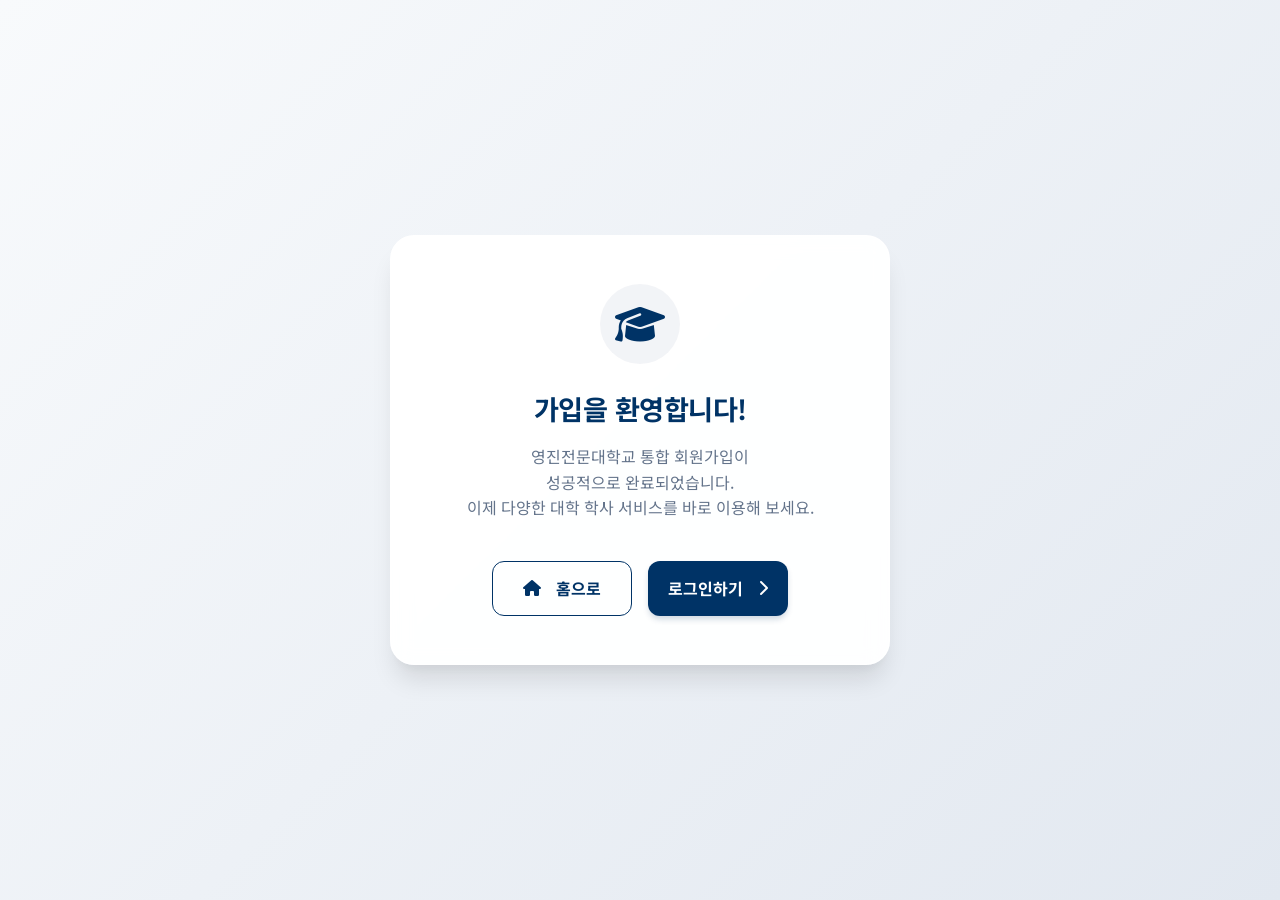
==== welcome.html @ 38491b53 "feat: 영진전문대학교 회원가입 페이지 구현 및 DB 설계" ====
<!DOCTYPE html>
<html lang="ko">
<head>
    <meta charset="UTF-8">
    <meta name="viewport" content="width=device-width, initial-scale=1.0">
    <title>영진전문대학교 - 가입 완료</title>
    <!-- Font Awesome Icons -->
    <link rel="stylesheet" href="https://cdnjs.cloudflare.com/ajax/libs/font-awesome/6.4.0/css/all.min.css">
    <!-- Main Style Sheet -->
    <link rel="stylesheet" href="style.css">
    <style>
        .welcome-card {
            text-align: center;
            padding: 3rem 2.5rem;
        }
        .welcome-icon-box {
            width: 80px;
            height: 80px;
            background-color: rgba(0, 51, 102, 0.05);
            color: var(--yju-primary);
            border-radius: 50%;
            display: flex;
            justify-content: center;
            align-items: center;
            font-size: 2.5rem;
            margin: 0 auto 1.5rem;
            animation: pulse-yju 2s infinite ease-in-out;
        }
        .welcome-title {
            font-size: 1.7rem;
            font-weight: 700;
            color: var(--yju-primary);
            margin-bottom: 1rem;
            letter-spacing: -0.5px;
        }
        .welcome-text {
            color: var(--text-muted);
            line-height: 1.6;
            margin-bottom: 2.5rem;
            font-size: 1rem;
        }
        .welcome-text span {
            color: var(--yju-secondary);
            font-weight: 600;
        }
        .btn-group {
            display: flex;
            gap: 1rem;
            justify-content: center;
        }
        .btn-secondary {
            background-color: transparent;
            border: 1.5px solid var(--yju-primary);
            color: var(--yju-primary);
            box-shadow: none;
            text-decoration: none;
        }
        .btn-secondary:hover {
            background-color: rgba(0, 51, 102, 0.05);
            box-shadow: none;
            color: var(--yju-primary-hover);
            border-color: var(--yju-primary-hover);
        }
        .btn-primary {
            text-decoration: none;
        }
        
        @keyframes pulse-yju {
            0% {
                transform: scale(1);
                box-shadow: 0 0 0 0 rgba(0, 51, 102, 0.2);
            }
            70% {
                transform: scale(1.05);
                box-shadow: 0 0 0 12px rgba(0, 51, 102, 0);
            }
            100% {
                transform: scale(1);
                box-shadow: 0 0 0 0 rgba(0, 51, 102, 0);
            }
        }
        
        @media (max-width: 480px) {
            .welcome-card {
                padding: 2rem 1.5rem;
            }
            .welcome-title {
                font-size: 1.4rem;
            }
            .btn-group {
                flex-direction: column;
                gap: 0.75rem;
            }
            .btn-group .submit-btn {
                width: 100% !important;
            }
        }
    </style>
</head>
<body>
    <div class="container">
        <main class="card welcome-card">
            <div class="welcome-icon-box">
                <i class="fa-solid fa-graduation-cap"></i>
            </div>
            <h1 class="welcome-title">가입을 환영합니다!</h1>
            <p class="welcome-text">
                영진전문대학교 통합 회원가입이<br>
                성공적으로 완료되었습니다.<br>
                이제 다양한 대학 학사 서비스를 바로 이용해 보세요.
            </p>
            <div class="btn-group">
                <a href="#" class="submit-btn btn-secondary" style="margin-top:0; width: 140px;">
                    <i class="fa-solid fa-house" style="position:static; margin-right: 0.4rem; color:inherit;"></i>홈으로
                </a>
                <a href="#" class="submit-btn btn-primary" style="margin-top:0; width: 140px;">
                    로그인하기<i class="fa-solid fa-chevron-right" style="position:static; margin-left: 0.4rem; color:inherit;"></i>
                </a>
            </div>
        </main>
    </div>
</body>
</html>
---- style.css ----
/* Google Fonts - Noto Sans KR & Inter */
@import url('https://fonts.googleapis.com/css2?family=Inter:wght@300;400;500;600;700&family=Noto+Sans+KR:wght@300;400;500;700&display=swap');

:root {
    /* 영진전문대학교 브랜드 컬러 시스템 */
    --yju-primary: #003366;       /* 신뢰감을 주는 딥 네이비 */
    --yju-primary-hover: #002244; /* 짙은 네이비 (호버용) */
    --yju-secondary: #0080ff;     /* 밝고 경쾌한 블루 (포인트) */
    --yju-accent: #ff4d4d;        /* 경고/에러용 레드 */
    --yju-success: #2ecc71;       /* 성공 표시용 그린 */
    
    /* 뉴트럴 톤 */
    --bg-gradient-start: #f8fafc;
    --bg-gradient-end: #e2e8f0;
    --card-bg: rgba(255, 255, 255, 0.95);
    --text-main: #1e293b;
    --text-muted: #64748b;
    --border-color: #cbd5e1;
    --border-focus: #3b82f6;
    
    /* 그림자 및 효과 */
    --card-shadow: 0 20px 25px -5px rgba(0, 0, 0, 0.1), 0 10px 10px -5px rgba(0, 0, 0, 0.04);
    --input-shadow: 0 1px 2px 0 rgba(0, 0, 0, 0.05);
    --transition-smooth: all 0.3s cubic-bezier(0.4, 0, 0.2, 1);
}

* {
    margin: 0;
    padding: 0;
    box-sizing: border-box;
}

body {
    font-family: 'Noto Sans KR', 'Inter', sans-serif;
    background: linear-gradient(135deg, var(--bg-gradient-start) 0%, var(--bg-gradient-end) 100%);
    min-height: 100vh;
    display: flex;
    justify-content: center;
    align-items: center;
    padding: 2rem 1rem;
    color: var(--text-main);
}

.container {
    width: 100%;
    max-width: 500px;
    perspective: 1000px;
}

.card {
    background: var(--card-bg);
    border-radius: 1.5rem;
    padding: 2.5rem;
    box-shadow: var(--card-shadow);
    backdrop-filter: blur(10px);
    border: 1px solid rgba(255, 255, 255, 0.7);
    transform: translateY(0);
    transition: var(--transition-smooth);
}

.card:hover {
    transform: translateY(-4px);
    box-shadow: 0 25px 30px -5px rgba(0, 0, 0, 0.12), 0 15px 15px -5px rgba(0, 0, 0, 0.06);
}

/* 헤더 영역 */
.header {
    text-align: center;
    margin-bottom: 2rem;
}

.logo-area {
    display: flex;
    justify-content: center;
    align-items: center;
    gap: 0.5rem;
    margin-bottom: 0.8rem;
}

.logo-icon {
    font-size: 2rem;
    color: var(--yju-primary);
}

.logo-text {
    font-size: 1.5rem;
    font-weight: 700;
    color: var(--yju-primary);
    letter-spacing: -0.5px;
}

.logo-text span {
    color: var(--yju-secondary);
}

.title {
    font-size: 1.25rem;
    font-weight: 500;
    color: var(--text-muted);
}

/* 폼 디자인 */
.form-group {
    margin-bottom: 1.25rem;
    position: relative;
}

.form-label {
    display: block;
    margin-bottom: 0.4rem;
    font-size: 0.9rem;
    font-weight: 600;
    color: var(--text-main);
    transition: var(--transition-smooth);
}

.input-wrapper {
    position: relative;
    display: flex;
    align-items: center;
}

.input-wrapper i {
    position: absolute;
    left: 1rem;
    color: var(--text-muted);
    font-size: 1.1rem;
    transition: var(--transition-smooth);
}

.form-input {
    width: 100%;
    padding: 0.75rem 1rem 0.75rem 2.7rem;
    border: 1.5px solid var(--border-color);
    border-radius: 0.75rem;
    font-size: 0.95rem;
    font-family: inherit;
    color: var(--text-main);
    background-color: #fff;
    box-shadow: var(--input-shadow);
    outline: none;
    transition: var(--transition-smooth);
}

/* 포커스 효과 */
.form-input:focus {
    border-color: var(--border-focus);
    box-shadow: 0 0 0 4px rgba(59, 130, 246, 0.15);
}

.form-input:focus + i {
    color: var(--yju-secondary);
}

/* 유효성 메시지 */
.validation-message {
    font-size: 0.8rem;
    margin-top: 0.35rem;
    min-height: 1.2rem;
    display: flex;
    align-items: center;
    gap: 0.25rem;
    opacity: 0;
    transform: translateY(-5px);
    transition: var(--transition-smooth);
}

.validation-message.error {
    color: var(--yju-accent);
    opacity: 1;
    transform: translateY(0);
}

.validation-message.success {
    color: var(--yju-success);
    opacity: 1;
    transform: translateY(0);
}

/* 버튼 디자인 */
.submit-btn {
    width: 100%;
    padding: 0.9rem;
    background-color: var(--yju-primary);
    color: #fff;
    border: none;
    border-radius: 0.75rem;
    font-size: 1rem;
    font-weight: 700;
    cursor: pointer;
    box-shadow: 0 4px 6px -1px rgba(0, 51, 102, 0.2);
    transition: var(--transition-smooth);
    display: flex;
    justify-content: center;
    align-items: center;
    gap: 0.5rem;
    margin-top: 1.5rem;
}

.submit-btn:hover {
    background-color: var(--yju-primary-hover);
    box-shadow: 0 10px 15px -3px rgba(0, 51, 102, 0.3);
    transform: translateY(-1px);
}

.submit-btn:active {
    transform: translateY(1px);
}

/* 푸터 및 링크 */
.footer-text {
    text-align: center;
    margin-top: 1.5rem;
    font-size: 0.85rem;
    color: var(--text-muted);
}

.footer-text a {
    color: var(--yju-secondary);
    text-decoration: none;
    font-weight: 600;
    transition: var(--transition-smooth);
}

.footer-text a:hover {
    text-decoration: underline;
}

/* 성공 모달창 */
.modal-overlay {
    position: fixed;
    top: 0;
    left: 0;
    right: 0;
    bottom: 0;
    background-color: rgba(15, 23, 42, 0.6);
    backdrop-filter: blur(4px);
    display: flex;
    justify-content: center;
    align-items: center;
    z-index: 1000;
    opacity: 0;
    pointer-events: none;
    transition: var(--transition-smooth);
}

.modal-overlay.active {
    opacity: 1;
    pointer-events: auto;
}

.modal {
    background: #fff;
    border-radius: 1.5rem;
    width: 90%;
    max-width: 400px;
    padding: 2.5rem;
    text-align: center;
    box-shadow: 0 25px 50px -12px rgba(0, 0, 0, 0.25);
    transform: scale(0.9) translateY(20px);
    transition: var(--transition-smooth);
}

.modal-overlay.active .modal {
    transform: scale(1) translateY(0);
}

.modal-icon {
    width: 60px;
    height: 60px;
    background-color: rgba(46, 204, 113, 0.1);
    color: var(--yju-success);
    border-radius: 50%;
    display: flex;
    justify-content: center;
    align-items: center;
    font-size: 2rem;
    margin: 0 auto 1.5rem;
}

.modal-title {
    font-size: 1.4rem;
    font-weight: 700;
    margin-bottom: 0.75rem;
    color: var(--text-main);
}

.modal-desc {
    font-size: 0.95rem;
    color: var(--text-muted);
    line-height: 1.5;
    margin-bottom: 1.5rem;
}

.modal-btn {
    padding: 0.75rem 2rem;
    background-color: var(--yju-primary);
    color: #fff;
    border: none;
    border-radius: 0.5rem;
    font-size: 0.95rem;
    font-weight: 600;
    cursor: pointer;
    transition: var(--transition-smooth);
}

.modal-btn:hover {
    background-color: var(--yju-primary-hover);
}

/* 반응형 모바일 최적화 */
@media (max-width: 480px) {
    .card {
        padding: 1.5rem;
    }
    
    .logo-text {
        font-size: 1.3rem;
    }
    
    .title {
        font-size: 1.1rem;
    }
}
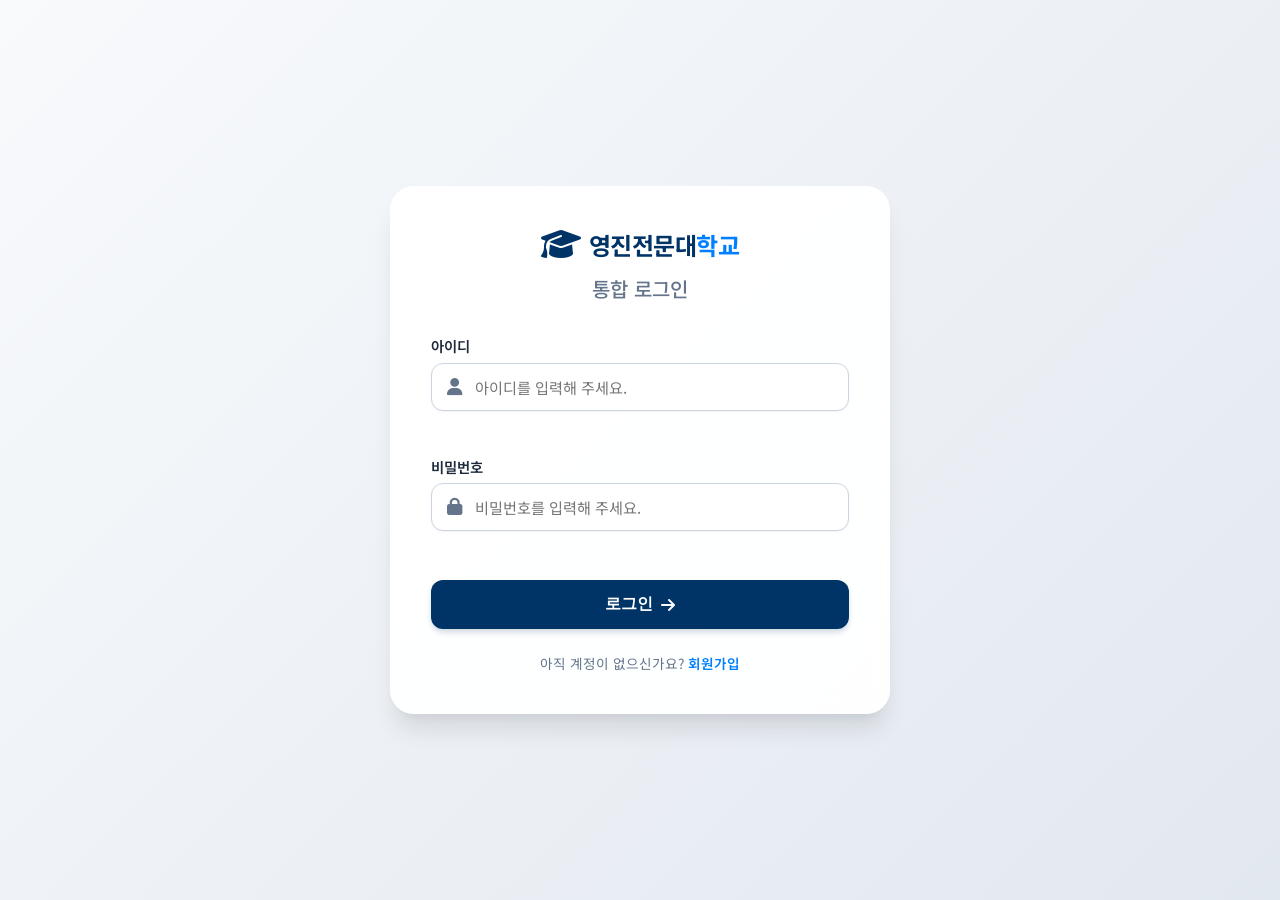
==== commit 0381847e: "feat: Implement Supabase database integration for signup and login, and upgrade welcome dashboard" ====
--- a/welcome.html
+++ b/welcome.html
@@ -3,121 +3,567 @@
 <head>
     <meta charset="UTF-8">
     <meta name="viewport" content="width=device-width, initial-scale=1.0">
-    <title>영진전문대학교 - 가입 완료</title>
+    <title>영진전문대학교 - 종합 정보 포털</title>
     <!-- Font Awesome Icons -->
     <link rel="stylesheet" href="https://cdnjs.cloudflare.com/ajax/libs/font-awesome/6.4.0/css/all.min.css">
-    <!-- Main Style Sheet -->
+    <!-- Main Style Sheet (reusing base style tokens) -->
     <link rel="stylesheet" href="style.css">
+    
+    <!-- 비인가 접근 제어 스크립트 (가장 먼저 실행) -->
+    <script>
+        (function() {
+            const loggedInUser = sessionStorage.getItem('loggedInUser');
+            if (!loggedInUser) {
+                alert('로그인이 필요한 페이지입니다. 로그인 화면으로 이동합니다.');
+                window.location.href = 'login.html';
+            }
+        })();
+    </script>
+
     <style>
-        .welcome-card {
+        /* 포털 맞춤형 추가/수정 스타일 */
+        body {
+            display: block; /* 기본 flex 센터 지우기 */
+            padding: 0;
+            margin: 0;
+            background: linear-gradient(135deg, #f1f5f9 0%, #cbd5e1 100%);
+            min-height: 100vh;
+        }
+
+        /* 헤더 스타일 */
+        .portal-header {
+            background-color: var(--yju-primary);
+            color: #fff;
+            padding: 1rem 2rem;
+            display: flex;
+            justify-content: space-between;
+            align-items: center;
+            box-shadow: 0 4px 6px -1px rgba(0, 0, 0, 0.1);
+            position: sticky;
+            top: 0;
+            z-index: 100;
+        }
+
+        .portal-logo {
+            display: flex;
+            align-items: center;
+            gap: 0.6rem;
+            color: #fff;
+            text-decoration: none;
+        }
+
+        .portal-logo i {
+            font-size: 1.8rem;
+            color: var(--yju-secondary);
+        }
+
+        .portal-logo h1 {
+            font-size: 1.3rem;
+            font-weight: 700;
+            letter-spacing: -0.5px;
+        }
+
+        .portal-logo span {
+            color: var(--yju-secondary);
+        }
+
+        .user-nav {
+            display: flex;
+            align-items: center;
+            gap: 1.25rem;
+        }
+
+        .user-info {
+            font-size: 0.95rem;
+            font-weight: 500;
+            display: flex;
+            align-items: center;
+            gap: 0.5rem;
+        }
+
+        .user-info i {
+            color: var(--yju-secondary);
+        }
+
+        .user-info strong {
+            color: #60a5fa;
+            font-weight: 700;
+        }
+
+        .logout-btn {
+            background-color: transparent;
+            border: 1px solid rgba(255, 255, 255, 0.4);
+            color: #fff;
+            padding: 0.4rem 0.8rem;
+            border-radius: 0.5rem;
+            font-size: 0.85rem;
+            cursor: pointer;
+            display: flex;
+            align-items: center;
+            gap: 0.3rem;
+            transition: var(--transition-smooth);
+        }
+
+        .logout-btn:hover {
+            background-color: rgba(255, 255, 255, 0.15);
+            border-color: #fff;
+        }
+
+        /* 메인 컨테이너 */
+        .portal-container {
+            max-width: 1200px;
+            margin: 2rem auto;
+            padding: 0 1.5rem;
+        }
+
+        /* 히어로 환영 배너 */
+        .hero-banner {
+            background: linear-gradient(135deg, var(--yju-primary) 0%, #0052a3 100%);
+            border-radius: 1.5rem;
+            padding: 2.5rem;
+            color: #fff;
+            margin-bottom: 2rem;
+            box-shadow: 0 10px 15px -3px rgba(0, 0, 0, 0.1);
+            position: relative;
+            overflow: hidden;
+            display: flex;
+            flex-direction: column;
+            justify-content: center;
+        }
+
+        .hero-banner::after {
+            content: '';
+            position: absolute;
+            top: -20%;
+            right: -10%;
+            width: 300px;
+            height: 300px;
+            background: radial-gradient(circle, rgba(255,255,255,0.08) 0%, rgba(255,255,255,0) 70%);
+            border-radius: 50%;
+        }
+
+        .hero-banner h2 {
+            font-size: 2rem;
+            font-weight: 700;
+            margin-bottom: 0.75rem;
+            letter-spacing: -0.5px;
+        }
+
+        .hero-banner p {
+            font-size: 1.05rem;
+            color: #cbd5e1;
+            line-height: 1.6;
+        }
+
+        /* 대시보드 그리드 구조 */
+        .dashboard-grid {
+            display: grid;
+            grid-template-columns: 2fr 1fr;
+            gap: 2rem;
+        }
+
+        @media (max-width: 1024px) {
+            .dashboard-grid {
+                grid-template-columns: 1fr;
+            }
+        }
+
+        /* 왼쪽 주요 콘텐츠 영역 */
+        .main-content {
+            display: flex;
+            flex-direction: column;
+            gap: 2rem;
+        }
+
+        /* 오른쪽 위젯 영역 */
+        .sidebar {
+            display: flex;
+            flex-direction: column;
+            gap: 2rem;
+        }
+
+        /* 개별 대시보드 카드 스타일 */
+        .dashboard-card {
+            background-color: #fff;
+            border-radius: 1.25rem;
+            padding: 2rem;
+            box-shadow: 0 4px 6px -1px rgba(0, 0, 0, 0.05), 0 2px 4px -1px rgba(0, 0, 0, 0.03);
+            border: 1px solid rgba(226, 232, 240, 0.8);
+            transition: var(--transition-smooth);
+        }
+
+        .dashboard-card:hover {
+            transform: translateY(-2px);
+            box-shadow: 0 10px 15px -3px rgba(0, 0, 0, 0.08);
+        }
+
+        .card-header {
+            display: flex;
+            align-items: center;
+            gap: 0.5rem;
+            margin-bottom: 1.25rem;
+            border-bottom: 2px solid #f1f5f9;
+            padding-bottom: 0.75rem;
+        }
+
+        .card-header i {
+            font-size: 1.3rem;
+            color: var(--yju-secondary);
+        }
+
+        .card-header h3 {
+            font-size: 1.2rem;
+            font-weight: 700;
+            color: var(--yju-primary);
+        }
+
+        /* 학과 안내 디자인 */
+        .dept-grid {
+            display: grid;
+            grid-template-columns: repeat(auto-fit, minmax(220px, 1fr));
+            gap: 1.25rem;
+        }
+
+        .dept-item {
+            background-color: #f8fafc;
+            border-radius: 0.75rem;
+            padding: 1.25rem;
+            border: 1px solid #e2e8f0;
+            transition: var(--transition-smooth);
+        }
+
+        .dept-item:hover {
+            background-color: #f0fdf4;
+            border-color: #bbf7d0;
+        }
+
+        .dept-title {
+            font-size: 1rem;
+            font-weight: 700;
+            color: var(--yju-primary);
+            margin-bottom: 0.5rem;
+            display: flex;
+            align-items: center;
+            gap: 0.4rem;
+        }
+
+        .dept-title i {
+            color: var(--yju-secondary);
+            font-size: 0.95rem;
+        }
+
+        .dept-desc {
+            font-size: 0.85rem;
+            color: var(--text-muted);
+            line-height: 1.5;
+        }
+
+        /* 학사 일정 타임라인 디자인 */
+        .calendar-list {
+            display: flex;
+            flex-direction: column;
+            gap: 1rem;
+        }
+
+        .calendar-item {
+            display: flex;
+            align-items: flex-start;
+            gap: 1rem;
+            padding: 0.75rem 0;
+            border-bottom: 1px dotted #e2e8f0;
+        }
+
+        .calendar-item:last-child {
+            border-bottom: none;
+        }
+
+        .date-badge {
+            background-color: #e0f2fe;
+            color: #0369a1;
+            padding: 0.4rem 0.8rem;
+            border-radius: 0.5rem;
+            font-size: 0.8rem;
+            font-weight: 700;
+            min-width: 90px;
             text-align: center;
-            padding: 3rem 2.5rem;
-        }
-        .welcome-icon-box {
-            width: 80px;
-            height: 80px;
-            background-color: rgba(0, 51, 102, 0.05);
-            color: var(--yju-primary);
-            border-radius: 50%;
-            display: flex;
+            box-shadow: 0 1px 2px rgba(3, 105, 161, 0.05);
+        }
+
+        .schedule-title {
+            font-size: 0.95rem;
+            font-weight: 500;
+            color: var(--text-main);
+            margin-top: 0.2rem;
+        }
+
+        /* 우수 취업 정보 피드 */
+        .news-item {
+            padding: 0.75rem 0;
+            border-bottom: 1px solid #f1f5f9;
+        }
+
+        .news-item:last-child {
+            border-bottom: none;
+        }
+
+        .news-tag {
+            background-color: #dcfce7;
+            color: #15803d;
+            font-size: 0.75rem;
+            font-weight: 600;
+            padding: 0.2rem 0.5rem;
+            border-radius: 0.25rem;
+            display: inline-block;
+            margin-bottom: 0.3rem;
+        }
+
+        .news-title {
+            font-size: 0.9rem;
+            font-weight: 600;
+            color: var(--text-main);
+            text-decoration: none;
+            display: block;
+            margin-bottom: 0.2rem;
+            transition: var(--transition-smooth);
+        }
+
+        .news-title:hover {
+            color: var(--yju-secondary);
+        }
+
+        .news-date {
+            font-size: 0.75rem;
+            color: var(--text-muted);
+        }
+
+        /* 정보 배너 카드 */
+        .info-card {
+            background: linear-gradient(135deg, #1e3a8a 0%, #1d4ed8 100%);
+            color: #fff;
+        }
+
+        .info-card h3 {
+            color: #fff;
+        }
+
+        .info-card .card-header {
+            border-bottom-color: rgba(255, 255, 255, 0.15);
+        }
+
+        .info-card .card-header i {
+            color: #93c5fd;
+        }
+
+        .info-list {
+            display: flex;
+            flex-direction: column;
+            gap: 1rem;
+            font-size: 0.9rem;
+        }
+
+        .info-list-item {
+            display: flex;
+            align-items: center;
+            gap: 0.6rem;
+        }
+
+        .info-list-item i {
+            color: #93c5fd;
+        }
+
+        .campus-map-btn {
+            display: inline-flex;
+            align-items: center;
             justify-content: center;
-            align-items: center;
-            font-size: 2.5rem;
-            margin: 0 auto 1.5rem;
-            animation: pulse-yju 2s infinite ease-in-out;
-        }
-        .welcome-title {
-            font-size: 1.7rem;
-            font-weight: 700;
-            color: var(--yju-primary);
-            margin-bottom: 1rem;
-            letter-spacing: -0.5px;
-        }
-        .welcome-text {
-            color: var(--text-muted);
-            line-height: 1.6;
-            margin-bottom: 2.5rem;
-            font-size: 1rem;
-        }
-        .welcome-text span {
-            color: var(--yju-secondary);
-            font-weight: 600;
-        }
-        .btn-group {
-            display: flex;
-            gap: 1rem;
-            justify-content: center;
-        }
-        .btn-secondary {
-            background-color: transparent;
-            border: 1.5px solid var(--yju-primary);
-            color: var(--yju-primary);
-            box-shadow: none;
+            gap: 0.5rem;
+            background-color: #fff;
+            color: #1e3a8a;
+            padding: 0.6rem 1rem;
+            border-radius: 0.5rem;
             text-decoration: none;
-        }
-        .btn-secondary:hover {
-            background-color: rgba(0, 51, 102, 0.05);
-            box-shadow: none;
-            color: var(--yju-primary-hover);
-            border-color: var(--yju-primary-hover);
-        }
-        .btn-primary {
-            text-decoration: none;
-        }
-        
-        @keyframes pulse-yju {
-            0% {
-                transform: scale(1);
-                box-shadow: 0 0 0 0 rgba(0, 51, 102, 0.2);
-            }
-            70% {
-                transform: scale(1.05);
-                box-shadow: 0 0 0 12px rgba(0, 51, 102, 0);
-            }
-            100% {
-                transform: scale(1);
-                box-shadow: 0 0 0 0 rgba(0, 51, 102, 0);
-            }
-        }
-        
-        @media (max-width: 480px) {
-            .welcome-card {
-                padding: 2rem 1.5rem;
-            }
-            .welcome-title {
-                font-size: 1.4rem;
-            }
-            .btn-group {
-                flex-direction: column;
-                gap: 0.75rem;
-            }
-            .btn-group .submit-btn {
-                width: 100% !important;
-            }
+            font-size: 0.85rem;
+            font-weight: 700;
+            margin-top: 1rem;
+            transition: var(--transition-smooth);
+        }
+
+        .campus-map-btn:hover {
+            background-color: #f1f5f9;
         }
     </style>
 </head>
 <body>
-    <div class="container">
-        <main class="card welcome-card">
-            <div class="welcome-icon-box">
-                <i class="fa-solid fa-graduation-cap"></i>
+
+    <!-- 포털 내비게이션 헤더 -->
+    <header class="portal-header">
+        <a href="welcome.html" class="portal-logo">
+            <i class="fa-solid fa-graduation-cap"></i>
+            <h1>영진전문대<span>학교</span></h1>
+        </a>
+        <nav class="user-nav">
+            <div class="user-info">
+                <i class="fa-solid fa-user-circle"></i>
+                <span id="usernameDisplay"><strong>학습자</strong>님 환영합니다!</span>
             </div>
-            <h1 class="welcome-title">가입을 환영합니다!</h1>
-            <p class="welcome-text">
-                영진전문대학교 통합 회원가입이<br>
-                성공적으로 완료되었습니다.<br>
-                이제 다양한 대학 학사 서비스를 바로 이용해 보세요.
-            </p>
-            <div class="btn-group">
-                <a href="#" class="submit-btn btn-secondary" style="margin-top:0; width: 140px;">
-                    <i class="fa-solid fa-house" style="position:static; margin-right: 0.4rem; color:inherit;"></i>홈으로
-                </a>
-                <a href="#" class="submit-btn btn-primary" style="margin-top:0; width: 140px;">
-                    로그인하기<i class="fa-solid fa-chevron-right" style="position:static; margin-left: 0.4rem; color:inherit;"></i>
-                </a>
-            </div>
-        </main>
+            <button id="logoutBtn" class="logout-btn">
+                <i class="fa-solid fa-right-from-bracket"></i> 로그아웃
+            </button>
+        </nav>
+    </header>
+
+    <!-- 포털 메인 내용 -->
+    <div class="portal-container">
+        
+        <!-- 히어로 배너 -->
+        <section class="hero-banner">
+            <h2>주문식 교육의 산실, 영진전문대학교 포털</h2>
+            <p>영진전문대학교 종합 정보 시스템에 접속하신 것을 환영합니다.<br>
+            가입 및 로그인 절차가 완료되어 아래의 학사 정보와 계열 정보를 조회하실 수 있습니다.</p>
+        </section>
+
+        <!-- 대시보드 그리드 레이아웃 -->
+        <div class="dashboard-grid">
+            
+            <!-- 왼쪽 주요 콘텐츠 영역 -->
+            <main class="main-content">
+                
+                <!-- 주요 계열 및 학과 정보 카드 -->
+                <section class="dashboard-card">
+                    <div class="card-header">
+                        <i class="fa-solid fa-school"></i>
+                        <h3>주요 계열 및 학과 안내</h3>
+                    </div>
+                    <div class="dept-grid">
+                        <article class="dept-item">
+                            <h4 class="dept-title"><i class="fa-solid fa-laptop-code"></i>컴퓨터정보계열</h4>
+                            <p class="dept-desc">3년제 과정으로 소프트웨어 엔지니어링, 인공지능(AI), 웹/모바일 앱 개발 및 일본 IT 취업 연계 과정을 운영합니다.</p>
+                        </article>
+                        <article class="dept-item">
+                            <h4 class="dept-title"><i class="fa-solid fa-microchip"></i>반도체전자계열</h4>
+                            <p class="dept-desc">반도체 시스템 설계, 전자 회로, 친환경 배터리 화공소재 기술 등 첨단 IT 제조 인재를 육성합니다.</p>
+                        </article>
+                        <article class="dept-item">
+                            <h4 class="dept-title"><i class="fa-solid fa-robot"></i>AI융합기계계열</h4>
+                            <p class="dept-desc">스마트 팩토리 기계 설계, 미래 모빌리티 융합 로봇 설계 등 4차 산업혁명의 핵심 기계설계 인력을 육성합니다.</p>
+                        </article>
+                        <article class="dept-item">
+                            <h4 class="dept-title"><i class="fa-solid fa-user-doctor"></i>간호학과</h4>
+                            <p class="dept-desc">4년제 학사학위 과정으로 시뮬레이션 기반 첨단 임상실습과 체계적인 맞춤형 전문 간호사를 교육합니다.</p>
+                        </article>
+                    </div>
+                </section>
+
+                <!-- 2026학년도 주요 학사일정 카드 -->
+                <section class="dashboard-card">
+                    <div class="card-header">
+                        <i class="fa-solid fa-calendar-days"></i>
+                        <h3>2026학년도 주요 학사일정</h3>
+                    </div>
+                    <div class="calendar-list">
+                        <div class="calendar-item">
+                            <div class="date-badge">2026.03.03</div>
+                            <div class="schedule-title">1학기 개강 및 입학</div>
+                        </div>
+                        <div class="calendar-item">
+                            <div class="date-badge">04.21 ~ 04.27</div>
+                            <div class="schedule-title">1학기 중간고사 시험 기간</div>
+                        </div>
+                        <div class="calendar-item">
+                            <div class="date-badge">06.18 ~ 06.24</div>
+                            <div class="schedule-title">1학기 기말고사 시험 기간</div>
+                        </div>
+                        <div class="calendar-item">
+                            <div class="date-badge">06.25 ~ 08.21</div>
+                            <div class="schedule-title">재학생 즐거운 하계방학</div>
+                        </div>
+                        <div class="calendar-item">
+                            <div class="date-badge">2026.08.24</div>
+                            <div class="schedule-title">2학기 개강 및 등록금 수납</div>
+                        </div>
+                    </div>
+                </section>
+
+            </main>
+
+            <!-- 오른쪽 사이드바 영역 -->
+            <aside class="sidebar">
+                
+                <!-- 취업 정보 / 캠퍼스 소식 위젯 -->
+                <section class="dashboard-card">
+                    <div class="card-header">
+                        <i class="fa-solid fa-bullhorn"></i>
+                        <h3>캠퍼스 소식</h3>
+                    </div>
+                    <div class="news-item">
+                        <span class="news-tag">취업 지표</span>
+                        <a href="#" class="news-title">전국 전문대학 취업률 1위 달성! (주문식 교육 성과)</a>
+                        <span class="news-date">2026.06.10</span>
+                    </div>
+                    <div class="news-item">
+                        <span class="news-tag">학사 공지</span>
+                        <a href="#" class="news-title">2026학년도 1학기 국가장학금 2차 신청 안내</a>
+                        <span class="news-date">2026.05.28</span>
+                    </div>
+                    <div class="news-item">
+                        <span class="news-tag">학과 행사</span>
+                        <a href="#" class="news-title">컴퓨터정보계열 학술제 및 프로젝트 전시회 개최</a>
+                        <span class="news-date">2026.05.15</span>
+                    </div>
+                </section>
+
+                <!-- 캠퍼스 위치 안내 카드 (주소 및 연락처) -->
+                <section class="dashboard-card info-card">
+                    <div class="card-header">
+                        <i class="fa-solid fa-circle-info"></i>
+                        <h3>캠퍼스 안내</h3>
+                    </div>
+                    <div class="info-list">
+                        <div class="info-list-item">
+                            <i class="fa-solid fa-location-dot"></i>
+                            <span>대구광역시 북구 복현로 35 (영진전문대학교 복현캠퍼스)</span>
+                        </div>
+                        <div class="info-list-item">
+                            <i class="fa-solid fa-phone"></i>
+                            <span>입학처 전화: 053-940-5114</span>
+                        </div>
+                        <div class="info-list-item">
+                            <i class="fa-solid fa-earth-asia"></i>
+                            <span>공식 홈페이지: www.yju.ac.kr</span>
+                        </div>
+                    </div>
+                    <a href="https://map.naver.com/v5/search/%EC%98%81%EC%A7%84%EC%A0%84%EB%AC%B8%EB%8C%80%ED%95%99%EA%B5%90" target="_blank" class="campus-map-btn">
+                        <i class="fa-solid fa-map-location-dot"></i>네이버 지도에서 보기
+                    </a>
+                </section>
+
+            </aside>
+
+        </div>
+
     </div>
+
+    <!-- 세션 값 주입 및 로그아웃 바인딩 스크립트 -->
+    <script>
+        document.addEventListener('DOMContentLoaded', () => {
+            const loggedInUser = sessionStorage.getItem('loggedInUser');
+            const usernameDisplay = document.getElementById('usernameDisplay');
+            const logoutBtn = document.getElementById('logoutBtn');
+
+            // 로그인 정보 표시
+            if (loggedInUser && usernameDisplay) {
+                usernameDisplay.innerHTML = `<strong style="color: #60a5fa;">${loggedInUser}</strong>님 환영합니다!`;
+            }
+
+            // 로그아웃 이벤트 처리
+            if (logoutBtn) {
+                logoutBtn.addEventListener('click', () => {
+                    if (confirm('로그아웃 하시겠습니까?')) {
+                        sessionStorage.removeItem('loggedInUser');
+                        window.location.href = 'login.html';
+                    }
+                });
+            }
+        });
+    </script>
 </body>
 </html>
